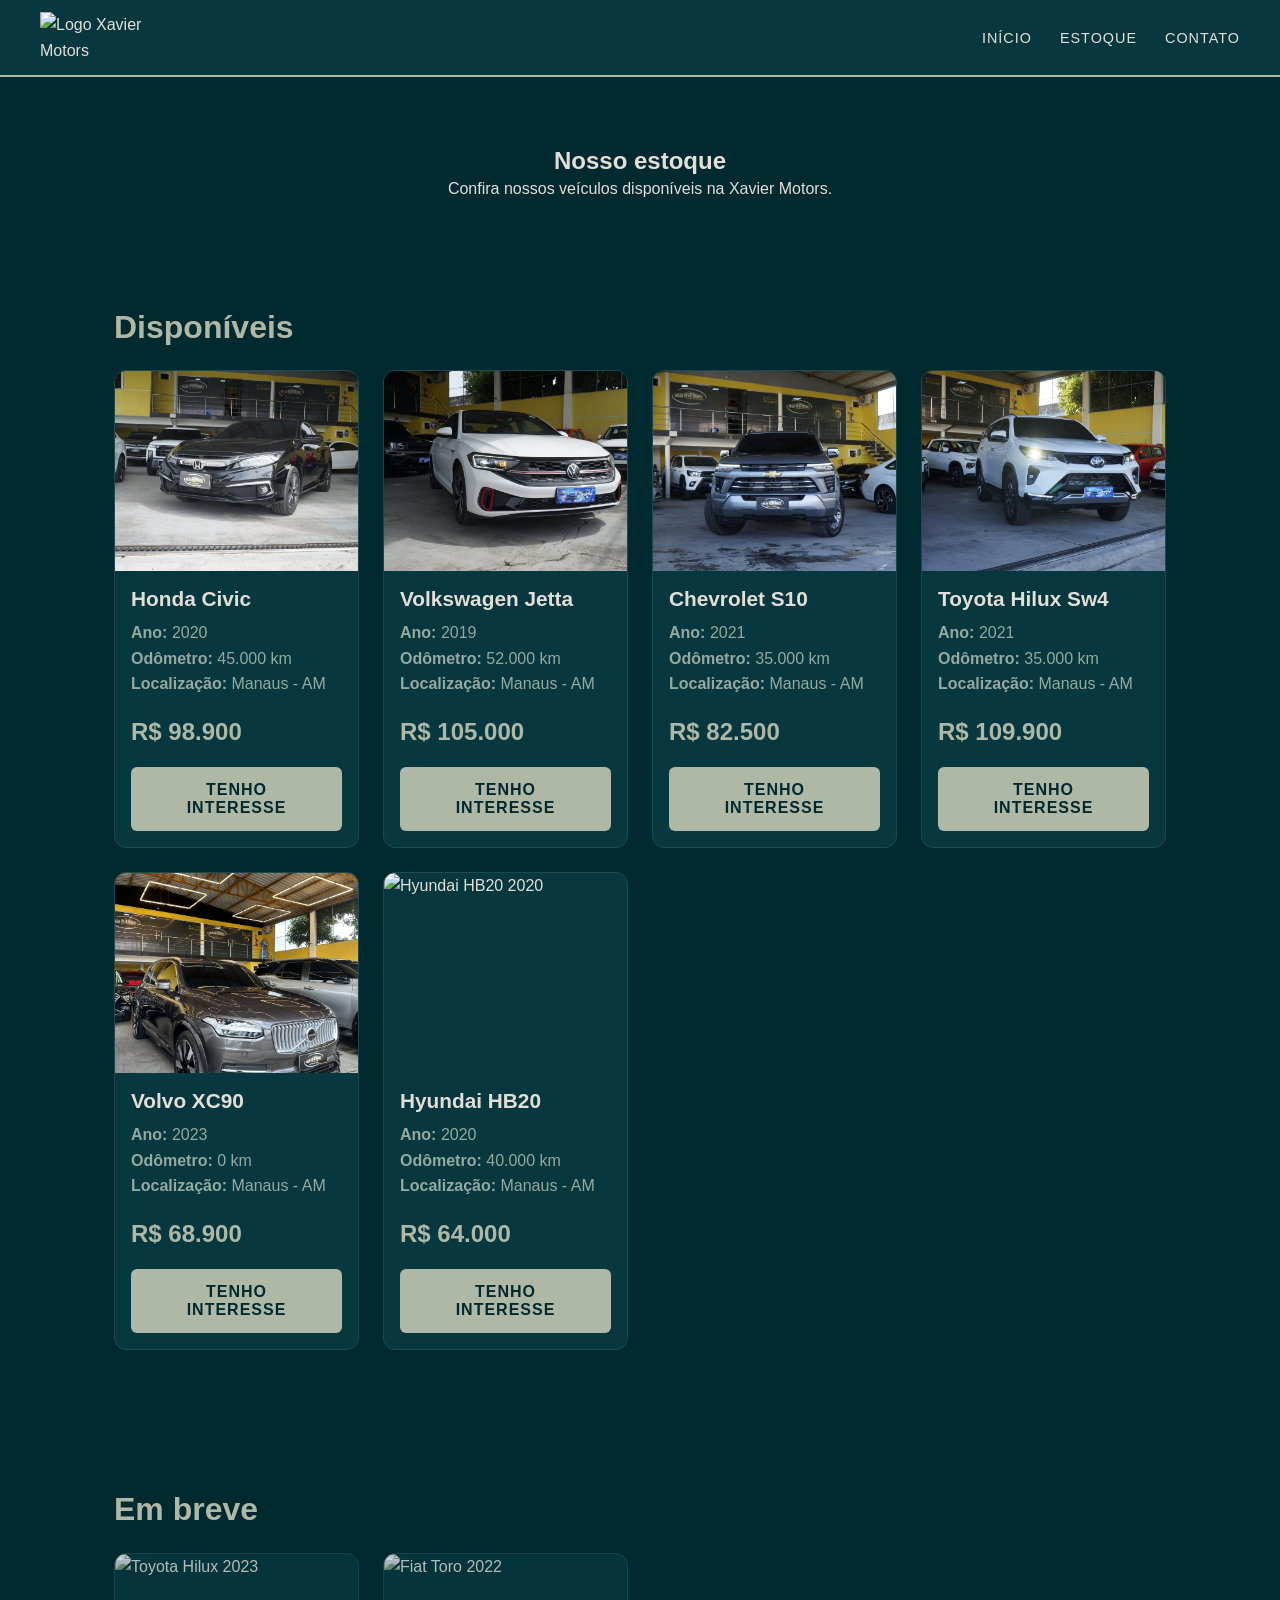
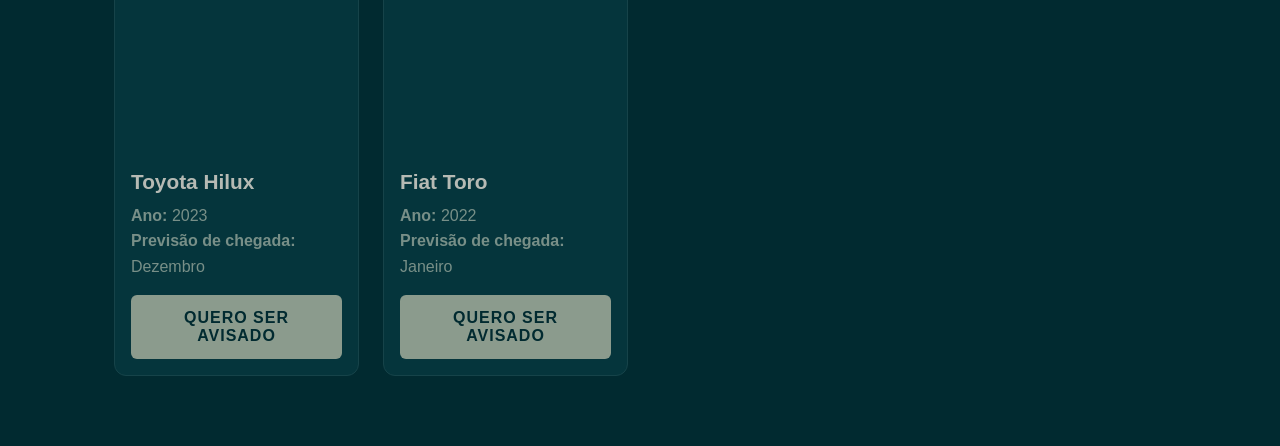
==== estoque.html @ 054f712a "Primeiro commit - projeto inicial" ====
<!DOCTYPE html>
<html lang="pt-BR">
<head>
    <meta charset="UTF-8">
    <meta name="viewport" content="width=device-width, initial-scale=1.0">
    <title>Xavier Motors</title>
    <link rel="icon" href="imagens/Logo/xavier-motors-favicon2.png" type="image/png">
    <link rel="stylesheet" href="estilo.css">
</head>
<body>
    <header>
        <img src="imagens/Logo/xavier-motors-logo.jpg" alt="Logo Xavier Motors" width="120">
        <nav>
            <ul>
                <li><a href="index.html">Início</a></li>
                <li><a href="estoque.html">Estoque</a></li>
                <li><a href="inicio_page.html#contato">Contato</a></li>
            </ul>
        </nav>
    </header>
    
     <main>
 
        <!-- Título da página -->
        <section id="titulo-estoque">
            <h1>Nosso estoque</h1>
            <p>Confira nossos veículos disponíveis na Xavier Motors.</p>
        </section>
  
        
             <!--organiza tudo que estiver dentro dela em colunas.
             Cada carro é um <article class="card">.
             Para adicionar outro, copie um article inteiro e troque os dados. -->
        <section id="disponiveis">
            <h2>Disponíveis</h2>
            <div class="lista-carros">
 
            <article class="card">
                <img src="imagens/estoque/civic-touring.JPG" alt="Honda Civic 2020">
                <h3>Honda Civic</h3>
                <ul>
                    <li><strong>Ano:</strong> 2020</li>
                    <li><strong>Odômetro:</strong> 45.000 km</li>
                    <li><strong>Localização:</strong> Manaus - AM</li>
                </ul>
                <p class="preco">R$ 98.900</p>
                <a href="index.html#contato"><button>Tenho interesse</button></a>
            </article>
            <article class="card">
                <img src="imagens/estoque/Jetta-GLI.JPG" alt="Volkswagen Jetta 2019">
                <h3>Volkswagen Jetta</h3>
                <ul>
                    <li><strong>Ano:</strong> 2019</li>
                    <li><strong>Odômetro:</strong> 52.000 km</li>
                    <li><strong>Localização:</strong> Manaus - AM</li>
                </ul>
                <p class="preco">R$ 105.000</p>
                <a href="index.html#contato"><button>Tenho interesse</button></a>
            </article>
            <article class="card">
                <img src="imagens/estoque/S10LTZ.JPG" alt="Chevrolet S10 2021">
                <h3>Chevrolet S10</h3>
                <ul>
                    <li><strong>Ano:</strong> 2021</li>
                    <li><strong>Odômetro:</strong> 35.000 km</li>
                    <li><strong>Localização:</strong> Manaus - AM</li>
                </ul>
                <p class="preco">R$ 82.500</p>
                <a href="index.html#contato"><button>Tenho interesse</button></a>
            </article>
            <article class="card">
                <img src="imagens/estoque/Sw4.JPG" alt="Toyota Hilux SW4 2020">
                <h3>Toyota Hilux Sw4</h3>
                <ul>
                    <li><strong>Ano:</strong> 2021</li>
                    <li><strong>Odômetro:</strong> 35.000 km</li>
                    <li><strong>Localização:</strong> Manaus - AM</li>
                </ul>
                <p class="preco">R$ 109.900</p>
                <a href="index.html#contato"><button>Tenho interesse</button></a>
            </article>
            <article class="card">
                <img src="imagens/estoque/volvo-xc-90-hibrida-2023-frente-lateral-manaus.jpg" alt="Volvo XC90 2023">
                <h3>Volvo XC90</h3>
                <ul>
                    <li><strong>Ano:</strong> 2023</li>
                    <li><strong>Odômetro:</strong> 0 km</li>
                    <li><strong>Localização:</strong> Manaus - AM</li>
                </ul>
                <p class="preco">R$ 68.900</p>
                <a href="index.html#contato"><button>Tenho interesse</button></a>
            </article>
            <article class="card">
                <img src="imagens/Carros/carro6.jpg" alt="Hyundai HB20 2020">
                <h3>Hyundai HB20</h3>
                <ul>
                    <li><strong>Ano:</strong> 2020</li>
                    <li><strong>Odômetro:</strong> 40.000 km</li>
                    <li><strong>Localização:</strong> Manaus - AM</li>
                </ul>
                <p class="preco">R$ 64.000</p>
                <a href="index.html#contato"><button>Tenho interesse</button></a>
            </article>
 
            </div>
        </section>
 
        <!-- EM BREVE (usa a mesma grade) -->
        <section id="em-breve">
            <h2>Em breve</h2>
            <div class="lista-carros">
 
            <article class="card card-em-breve">
                <img src="imagens/Carros/em-breve1.jpg" alt="Toyota Hilux 2023">
                <h3>Toyota Hilux</h3>
                <ul>
                    <li><strong>Ano:</strong> 2023</li>
                    <li><strong>Previsão de chegada:</strong> Dezembro</li>
                </ul>
                <a href="index.html#contato"><button>Quero ser avisado</button></a>
            </article>
            <article class="card card-em-breve">
                <img src="imagens/Carros/em-breve2.jpg" alt="Fiat Toro 2022">
                <h3>Fiat Toro</h3>
                <ul>
                    <li><strong>Ano:</strong> 2022</li>
                    <li><strong>Previsão de chegada:</strong> Janeiro</li>
                </ul>
                <a href="index.html#contato"><button>Quero ser avisado</button></a>
            </article>
 
            </div>
        </section>
 
    </main>
---- estilo.css ----
/* ==========================================================
   XAVIER MOTORS - estilo.css
   Para trocar o visual do site inteiro, mude só as cores
   da seção ":root" logo abaixo.
   ========================================================== */

/* ---------- 1. VARIÁVEIS (cores e medidas reutilizáveis) ---------- */
:root {
    /* Cores extraídas da logo da Xavier Motors */
    --fundo: #012A30;          /* verde petróleo profundo (fundo da logo) */
    --fundo-claro: #07383F;    /* petróleo um tom mais claro: header e cards */
    --fundo-escuro: #011C21;   /* petróleo mais escuro: contato e rodapé */
    --borda: #1C4A50;          /* linhas e bordas discretas */
    --texto: #E4DFD6;          /* creme (cor do "XAVIER") */
    --texto-suave: #96A99E;    /* verde acinzentado (cor do "MOTORS") */
    --destaque: #AEB8A5;       /* verde sálvia (cor do símbolo) */
    --destaque-escuro: #C9D1C0;/* sálvia mais clara, para o hover */
    --largura-max: 1100px;     /* largura máxima do conteúdo */
}

/* ---------- 2. RESET BÁSICO ---------- */
/* Remove as margens e paddings padrão do navegador e faz o
   tamanho das caixas incluir borda e espaço interno */
* {
    margin: 0;
    padding: 0;
    box-sizing: border-box;
}

/* Rolagem suave ao clicar nos links do menu (#contato, #sobre...)
   scroll-padding-top evita que o menu fixo cubra o título da seção */
html {
    scroll-behavior: smooth;
    scroll-padding-top: 90px;
}

/* ---------- 3. CORPO DA PÁGINA ---------- */
body {
    background-color: var(--fundo);
    color: var(--texto);
    font-family: Arial, Helvetica, sans-serif;
    line-height: 1.6;          /* espaço entre as linhas do texto */
}

/* Regra de segurança: nenhuma imagem passa da largura do espaço */
img {
    max-width: 100%;
    height: auto;
    display: block;
}

/* ---------- 4. TOPO (header + menu) ---------- */
header {
    display: flex;                   /* coloca logo e menu lado a lado */
    justify-content: space-between;  /* logo à esquerda, menu à direita */
    align-items: center;             /* alinha os dois na vertical */
    padding: 12px 40px;
    background-color: var(--fundo-claro);
    border-bottom: 2px solid var(--destaque);
    position: sticky;                /* o menu acompanha a rolagem */
    top: 0;
    z-index: 100;                    /* fica por cima do resto */
}

header img {
    width: 120px;
}

/* Tira os pontinhos da lista e coloca os links em linha */
nav ul {
    list-style: none;
    display: flex;
    gap: 28px;
}

nav a {
    color: var(--texto);
    text-decoration: none;           /* tira o sublinhado */
    text-transform: uppercase;
    font-size: 0.9rem;
    letter-spacing: 1px;
    padding-bottom: 4px;
    border-bottom: 2px solid transparent;
    transition: 0.3s;                /* animação suave ao passar o mouse */
}

/* hover = quando o mouse está em cima */
nav a:hover {
    color: var(--destaque);
    border-bottom-color: var(--destaque);
}

/* ---------- 5. SEÇÕES EM GERAL ---------- */
/* Centraliza o conteúdo e limita a largura */
main section {
    max-width: var(--largura-max);
    margin: 0 auto;                  /* auto nos lados = centralizado */
    padding: 70px 24px;
}

h1, h2, h3 {
    line-height: 1.2;
}

h2 {
    font-size: 2rem;
    color: var(--destaque);
    margin-bottom: 24px;
}

p {
    margin-bottom: 16px;
}

/* ---------- 6. PRIMEIRA DOBRA (apresentação) ---------- */
#inicio {
    max-width: none;                 /* ocupa a largura toda */
    min-height: 75vh;                /* 75% da altura da tela */
    display: flex;
    flex-direction: column;          /* itens um embaixo do outro */
    justify-content: center;         /* centraliza na vertical */
    align-items: center;             /* centraliza na horizontal */
    text-align: center;
    /* fundo em degradê (sem precisar de imagem) */
    background: linear-gradient(135deg, var(--fundo-escuro) 0%, var(--fundo-claro) 100%);
}

#inicio h1 {
    font-size: clamp(2.5rem, 7vw, 4.5rem); /* cresce/diminui com a tela */
    text-transform: uppercase;
    letter-spacing: 4px;
}

#inicio p {
    font-size: 1.3rem;
    color: var(--texto-suave);
    margin: 12px 0 32px;
}

/* ---------- 7. SOBRE A LOJA ---------- */
#sobre {
    max-width: 800px;                /* texto mais estreito lê melhor */
}

#sobre p {
    font-size: 1.1rem;
    color: var(--texto-suave);
}

/* ---------- 8. CONTATO ---------- */
#contato {
    max-width: none;
    text-align: center;
    background-color: var(--fundo-escuro);
}

/* ---------- 9. BOTÕES ---------- */
button {
    background-color: var(--destaque);
    color: var(--fundo);
    border: none;
    padding: 14px 32px;
    border-radius: 6px;
    font-size: 1rem;
    font-weight: bold;
    text-transform: uppercase;
    letter-spacing: 1px;
    cursor: pointer;                 /* mãozinha ao passar o mouse */
    transition: 0.3s;
}

button:hover {
    background-color: var(--destaque-escuro);
    transform: translateY(-2px);     /* sobe 2px */
}

/* ---------- 10. RODAPÉ ---------- */
footer {
    background-color: var(--fundo-escuro);
    border-top: 2px solid var(--destaque);
    text-align: center;
    padding: 24px;
    color: var(--texto-suave);
    font-size: 0.9rem;
}

footer p {
    margin: 0;
}

/* ==========================================================
   ESTOQUE (cards dos carros)
   Estas regras só funcionam na página estoque.html, quando os
   carros estiverem dentro de <div class="lista-carros"> e cada
   um for um <article class="card">
   ========================================================== */

/* Grade: cabem quantos cards couberem na linha;
   no celular vira uma coluna só */
.lista-carros {
    display: grid;
    grid-template-columns: repeat(4, 1fr);   /* 4 colunas de tamanho igual */
    gap: 24px;                               /* espaço entre linhas e colunas */
}
 
/* Telas médias (tablet): 2 colunas */
@media (max-width: 1000px) {
    .lista-carros {
        grid-template-columns: repeat(2, 1fr);
    }
}
 
/* Celular: 1 coluna */
@media (max-width: 600px) {
    .lista-carros {
        grid-template-columns: 1fr;
    }
}
 
/* A caixa do card */
.card {
    background-color: var(--fundo-claro);
    border: 1px solid var(--borda);
    border-radius: 12px;
    overflow: hidden;                /* a foto respeita os cantos redondos */
    transition: 0.3s;
    display: flex;
    flex-direction: column;
}
 
.card:hover {
    transform: translateY(-6px);     /* o card sobe ao passar o mouse */
    border-color: var(--destaque);
}
 
/* Foto do carro: sempre com a mesma altura, sem esticar */
.card img {
    width: 100%;
    height: 200px;
    object-fit: cover;               /* recorta em vez de deformar */
}
 
.card h3 {
    padding: 16px 16px 0;
    font-size: 1.3rem;
}
 
.card p,
.card ul {
    padding: 0 16px;
}
 
.card ul {
    list-style: none;
    color: var(--texto-suave);
    margin: 8px 0;
}
 
.card .preco {
    font-size: 1.5rem;
    font-weight: bold;
    color: var(--destaque);
    margin: 8px 0;
}
 
.card button {
    margin: 8px 16px 16px;
    width: calc(100% - 32px);        /* botão ocupa a largura do card */
}
 
/* ==========================================================
   CELULAR (telas com até 700px de largura)
   ========================================================== */
@media (max-width: 700px) {
    header {
        flex-direction: column;      /* logo em cima, menu embaixo */
        gap: 10px;
        padding: 12px 16px;
    }
 
    nav ul {
        gap: 16px;
        flex-wrap: wrap;             /* quebra linha se faltar espaço */
        justify-content: center;
    }
 
    main section {
        padding: 50px 20px;
    }
}
 
/* ==========================================================
   PÁGINA DE ESTOQUE (extras)
   ========================================================== */
 
/* Título da página de estoque centralizado */
#titulo-estoque {
    text-align: center;
    padding-bottom: 20px;
}
 
/* Cards "em breve": mais apagados, para diferenciar dos disponíveis */
.card-em-breve {
    opacity: 0.8;
}
 
.card-em-breve img {
    filter: grayscale(60%);          /* foto com cores mais discretas */
}
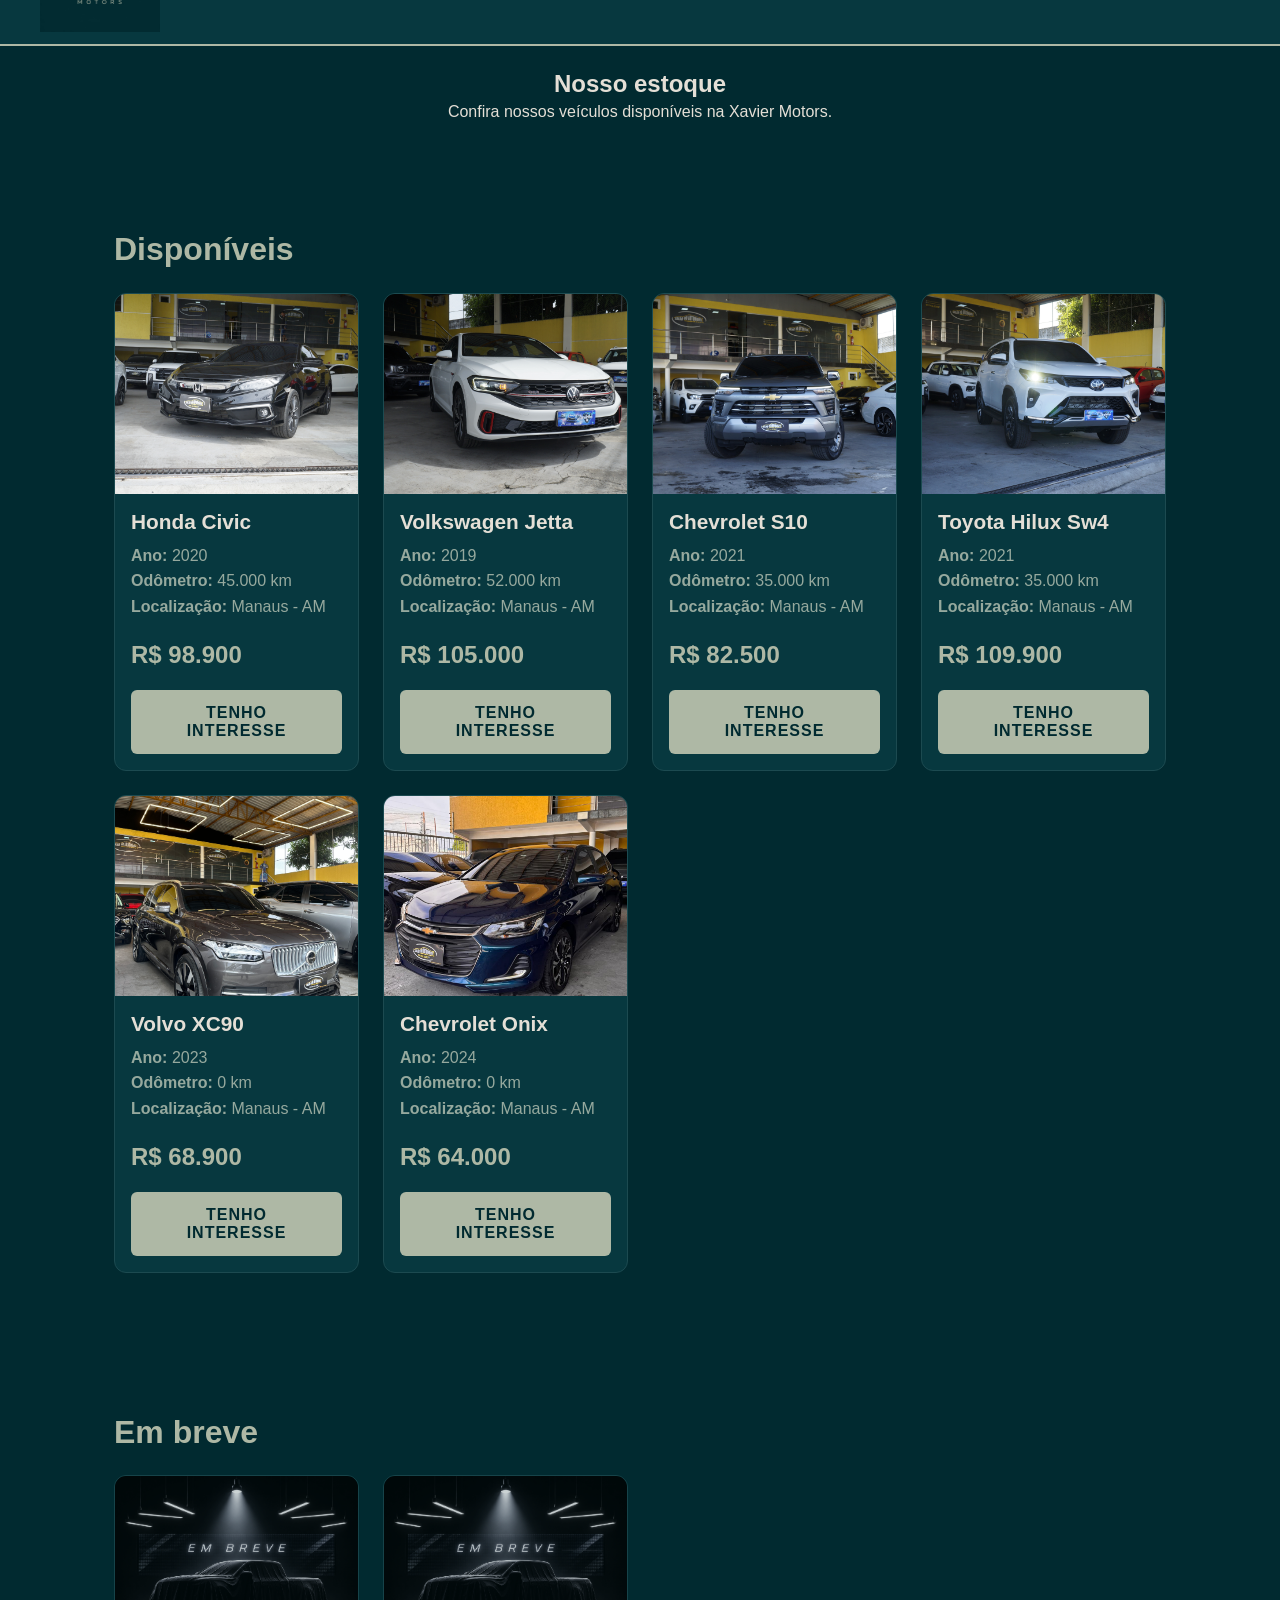
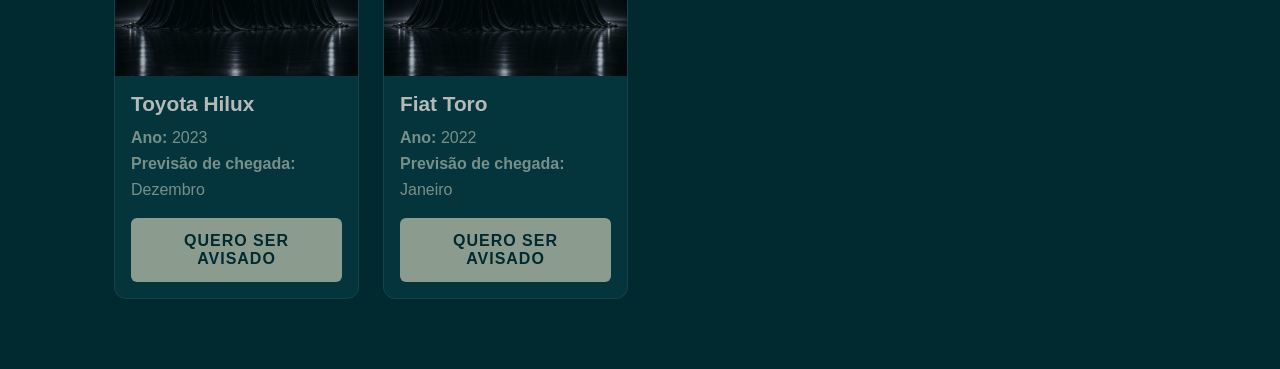
==== commit 6c4c512f: "Adição de carros, estrutura e criação da pastas Css" ====
--- a/estoque.html
+++ b/estoque.html
@@ -4,12 +4,13 @@
     <meta charset="UTF-8">
     <meta name="viewport" content="width=device-width, initial-scale=1.0">
     <title>Xavier Motors</title>
-    <link rel="icon" href="imagens/Logo/xavier-motors-favicon2.png" type="image/png">
-    <link rel="stylesheet" href="estilo.css">
+    <link rel="icon" href="imagens/logo/xavier-motors-favicon2.png" type="image/png">
+    <link rel="stylesheet" href="Css/estilo.css">
 </head>
 <body>
+    <div class="header-trigger"></div>
     <header>
-        <img src="imagens/Logo/xavier-motors-logo.jpg" alt="Logo Xavier Motors" width="120">
+        <img src="imagens/logo/xavier-motors-logo.jpg" alt="Logo Xavier Motors" width="120">
         <nav>
             <ul>
                 <li><a href="index.html">Início</a></li>
@@ -91,11 +92,11 @@
                 <a href="index.html#contato"><button>Tenho interesse</button></a>
             </article>
             <article class="card">
-                <img src="imagens/Carros/carro6.jpg" alt="Hyundai HB20 2020">
-                <h3>Hyundai HB20</h3>
+                <img src="imagens/estoque/chevrolet-onix-sedan-premier-2024.jpg" alt="Chevrolet Onix Premiere 2024">
+                <h3>Chevrolet Onix</h3>
                 <ul>
-                    <li><strong>Ano:</strong> 2020</li>
-                    <li><strong>Odômetro:</strong> 40.000 km</li>
+                    <li><strong>Ano:</strong> 2024</li>
+                    <li><strong>Odômetro:</strong> 0 km</li>
                     <li><strong>Localização:</strong> Manaus - AM</li>
                 </ul>
                 <p class="preco">R$ 64.000</p>
@@ -111,7 +112,7 @@
             <div class="lista-carros">
  
             <article class="card card-em-breve">
-                <img src="imagens/Carros/em-breve1.jpg" alt="Toyota Hilux 2023">
+                <img src="imagens/estoque/lancamento-misterioso_picape.png" alt="Toyota Hilux 2023">
                 <h3>Toyota Hilux</h3>
                 <ul>
                     <li><strong>Ano:</strong> 2023</li>
@@ -120,7 +121,7 @@
                 <a href="index.html#contato"><button>Quero ser avisado</button></a>
             </article>
             <article class="card card-em-breve">
-                <img src="imagens/Carros/em-breve2.jpg" alt="Fiat Toro 2022">
+                <img src="imagens/estoque/lancamento-misterioso_picape.png" alt="Fiat Toro 2022">
                 <h3>Fiat Toro</h3>
                 <ul>
                     <li><strong>Ano:</strong> 2022</li>
--- a/Css/estilo.css
+++ b/Css/estilo.css
@@ -0,0 +1,328 @@
+/* ==========================================================
+   XAVIER MOTORS - estilo.css
+   Para trocar o visual do site inteiro, mude só as cores
+   da seção ":root" logo abaixo.
+   ========================================================== */
+
+/* ---------- 1. VARIÁVEIS (cores e medidas reutilizáveis) ---------- */
+:root {
+    /* Cores extraídas da logo da Xavier Motors */
+    --fundo: #012A30;          /* verde petróleo profundo (fundo da logo) */
+    --fundo-claro: #07383F;    /* petróleo um tom mais claro: header e cards */
+    --fundo-escuro: #011C21;   /* petróleo mais escuro: contato e rodapé */
+    --borda: #1C4A50;          /* linhas e bordas discretas */
+    --texto: #E4DFD6;          /* creme (cor do "XAVIER") */
+    --texto-suave: #96A99E;    /* verde acinzentado (cor do "MOTORS") */
+    --destaque: #AEB8A5;       /* verde sálvia (cor do símbolo) */
+    --destaque-escuro: #C9D1C0;/* sálvia mais clara, para o hover */
+    --largura-max: 1100px;     /* largura máxima do conteúdo */
+}
+
+/* ---------- 2. RESET BÁSICO ---------- */
+/* Remove as margens e paddings padrão do navegador e faz o
+   tamanho das caixas incluir borda e espaço interno */
+* {
+    margin: 0;
+    padding: 0;
+    box-sizing: border-box;
+}
+
+/* Rolagem suave ao clicar nos links do menu (#contato, #sobre...)
+   scroll-padding-top evita que o menu fixo cubra o título da seção */
+html {
+    scroll-behavior: smooth;
+    scroll-padding-top: 90px;
+}
+
+/* ---------- 3. CORPO DA PÁGINA ---------- */
+body {
+    background-color: var(--fundo);
+    color: var(--texto);
+    font-family: Arial, Helvetica, sans-serif;
+    line-height: 1.6;          /* espaço entre as linhas do texto */
+}
+
+/* Regra de segurança: nenhuma imagem passa da largura do espaço */
+img {
+    max-width: 100%;
+    height: auto;
+    display: block;
+}
+
+/* ---------- 4. TOPO (header + menu) ---------- */
+header {
+    display: flex;                   /* coloca logo e menu lado a lado */
+    justify-content: space-between;  /* logo à esquerda, menu à direita */
+    align-items: center;             /* alinha os dois na vertical */
+    padding: 12px 40px;
+    background-color: var(--fundo-claro);
+    border-bottom: 2px solid var(--destaque);
+    position: fixed;               /* o menu acompanha a rolagem */
+    top: -100px;
+    left: 0;
+    width: 100%;
+    box-sizing: border-box;
+    
+    z-index: 100;                    /* fica por cima do resto */
+    Transition: top 0.5s ease;
+}
+
+.header-trigger {
+    position: fixed;
+    top: 0;
+    left: 0;
+    width: 100%;
+    height: 15px;
+    z-index: 101;
+}
+
+.header-trigger:hover + header,
+header:hover {
+    top: 0;
+}
+
+header img {
+    width: 120px;
+}
+
+/* Tira os pontinhos da lista e coloca os links em linha */
+nav ul {
+    list-style: none;
+    display: flex;
+    gap: 28px;
+}
+
+nav a {
+    color: var(--texto);
+    text-decoration: none;           /* tira o sublinhado */
+    text-transform: uppercase;
+    font-size: 0.9rem;
+    letter-spacing: 1px;
+    padding-bottom: 4px;
+    border-bottom: 2px solid transparent;
+    transition: 0.3s;                /* animação suave ao passar o mouse */
+}
+
+/* hover = quando o mouse está em cima */
+nav a:hover {
+    color: var(--destaque);
+    border-bottom-color: var(--destaque);
+}
+
+/* ---------- 5. SEÇÕES EM GERAL ---------- */
+/* Centraliza o conteúdo e limita a largura */
+main section {
+    max-width: var(--largura-max);
+    margin: 0 auto;                  /* auto nos lados = centralizado */
+    padding: 70px 24px;
+}
+
+h1, h2, h3 {
+    line-height: 1.2;
+}
+
+h2 {
+    font-size: 2rem;
+    color: var(--destaque);
+    margin-bottom: 24px;
+}
+
+p {
+    margin-bottom: 16px;
+}
+
+/* ---------- 6. PRIMEIRA DOBRA (apresentação) ---------- */
+#inicio {
+    max-width: none;                 /* ocupa a largura toda */
+    min-height: 75vh;                /* 75% da altura da tela */
+    display: flex;
+    flex-direction: column;          /* itens um embaixo do outro */
+    justify-content: center;         /* centraliza na vertical */
+    align-items: center;             /* centraliza na horizontal */
+    text-align: center;
+    /* fundo em degradê (sem precisar de imagem) */
+    background: linear-gradient(135deg, var(--fundo-escuro) 0%, var(--fundo-claro) 100%);
+}
+
+#inicio h1 {
+    font-size: clamp(2.5rem, 7vw, 4.5rem); /* cresce/diminui com a tela */
+    text-transform: uppercase;
+    letter-spacing: 4px;
+}
+
+#inicio p {
+    font-size: 1.3rem;
+    color: var(--texto-suave);
+    margin: 12px 0 32px;
+}
+
+/* ---------- 7. SOBRE A LOJA ---------- */
+#sobre {
+    max-width: 800px;                /* texto mais estreito lê melhor */
+}
+
+#sobre p {
+    font-size: 1.1rem;
+    color: var(--texto-suave);
+}
+
+/* ---------- 8. CONTATO ---------- */
+#contato {
+    max-width: none;
+    text-align: center;
+    background-color: var(--fundo-escuro);
+}
+
+/* ---------- 9. BOTÕES ---------- */
+button {
+    background-color: var(--destaque);
+    color: var(--fundo);
+    border: none;
+    padding: 14px 32px;
+    border-radius: 6px;
+    font-size: 1rem;
+    font-weight: bold;
+    text-transform: uppercase;
+    letter-spacing: 1px;
+    cursor: pointer;                 /* mãozinha ao passar o mouse */
+    transition: 0.3s;
+}
+
+button:hover {
+    background-color: var(--destaque-escuro);
+    transform: translateY(-2px);     /* sobe 2px */
+}
+
+/* ---------- 10. RODAPÉ ---------- */
+footer {
+    background-color: var(--fundo-escuro);
+    border-top: 2px solid var(--destaque);
+    text-align: center;
+    padding: 24px;
+    color: var(--texto-suave);
+    font-size: 0.9rem;
+}
+
+footer p {
+    margin: 0;
+}
+
+/* ==========================================================
+   ESTOQUE (cards dos carros)
+   Estas regras só funcionam na página estoque.html, quando os
+   carros estiverem dentro de <div class="lista-carros"> e cada
+   um for um <article class="card">
+   ========================================================== */
+
+/* Grade: cabem quantos cards couberem na linha;
+   no celular vira uma coluna só */
+.lista-carros {
+    display: grid;
+    grid-template-columns: repeat(4, 1fr);   /* 4 colunas de tamanho igual */
+    gap: 24px;                               /* espaço entre linhas e colunas */
+}
+ 
+/* Telas médias (tablet): 2 colunas */
+@media (max-width: 1000px) {
+    .lista-carros {
+        grid-template-columns: repeat(2, 1fr);
+    }
+}
+ 
+/* Celular: 1 coluna */
+@media (max-width: 600px) {
+    .lista-carros {
+        grid-template-columns: 1fr;
+    }
+}
+ 
+/* A caixa do card */
+.card {
+    background-color: var(--fundo-claro);
+    border: 1px solid var(--borda);
+    border-radius: 12px;
+    overflow: hidden;                /* a foto respeita os cantos redondos */
+    transition: 0.3s;
+    display: flex;
+    flex-direction: column;
+}
+ 
+.card:hover {
+    transform: translateY(-6px);     /* o card sobe ao passar o mouse */
+    border-color: var(--destaque);
+}
+ 
+/* Foto do carro: sempre com a mesma altura, sem esticar */
+.card img {
+    width: 100%;
+    height: 200px;
+    object-fit: cover;               /* recorta em vez de deformar */
+}
+ 
+.card h3 {
+    padding: 16px 16px 0;
+    font-size: 1.3rem;
+}
+ 
+.card p,
+.card ul {
+    padding: 0 16px;
+}
+ 
+.card ul {
+    list-style: none;
+    color: var(--texto-suave);
+    margin: 8px 0;
+}
+ 
+.card .preco {
+    font-size: 1.5rem;
+    font-weight: bold;
+    color: var(--destaque);
+    margin: 8px 0;
+}
+ 
+.card button {
+    margin: 8px 16px 16px;
+    width: calc(100% - 32px);        /* botão ocupa a largura do card */
+}
+ 
+/* ==========================================================
+   CELULAR (telas com até 700px de largura)
+   ========================================================== */
+@media (max-width: 700px) {
+    header {
+        flex-direction: column;      /* logo em cima, menu embaixo */
+        gap: 10px;
+        padding: 12px 16px;
+    }
+ 
+    nav ul {
+        gap: 16px;
+        flex-wrap: wrap;             /* quebra linha se faltar espaço */
+        justify-content: center;
+    }
+ 
+    main section {
+        padding: 50px 20px;
+    }
+}
+ 
+/* ==========================================================
+   PÁGINA DE ESTOQUE (extras)
+   ========================================================== */
+ 
+/* Título da página de estoque centralizado */
+#titulo-estoque {
+    text-align: center;
+    padding-bottom: 20px;
+}
+ 
+/* Cards "em breve": mais apagados, para diferenciar dos disponíveis */
+.card-em-breve {
+    opacity: 0.8;
+}
+ 
+.card-em-breve img {
+    filter: grayscale(60%);          /* foto com cores mais discretas */
+}
